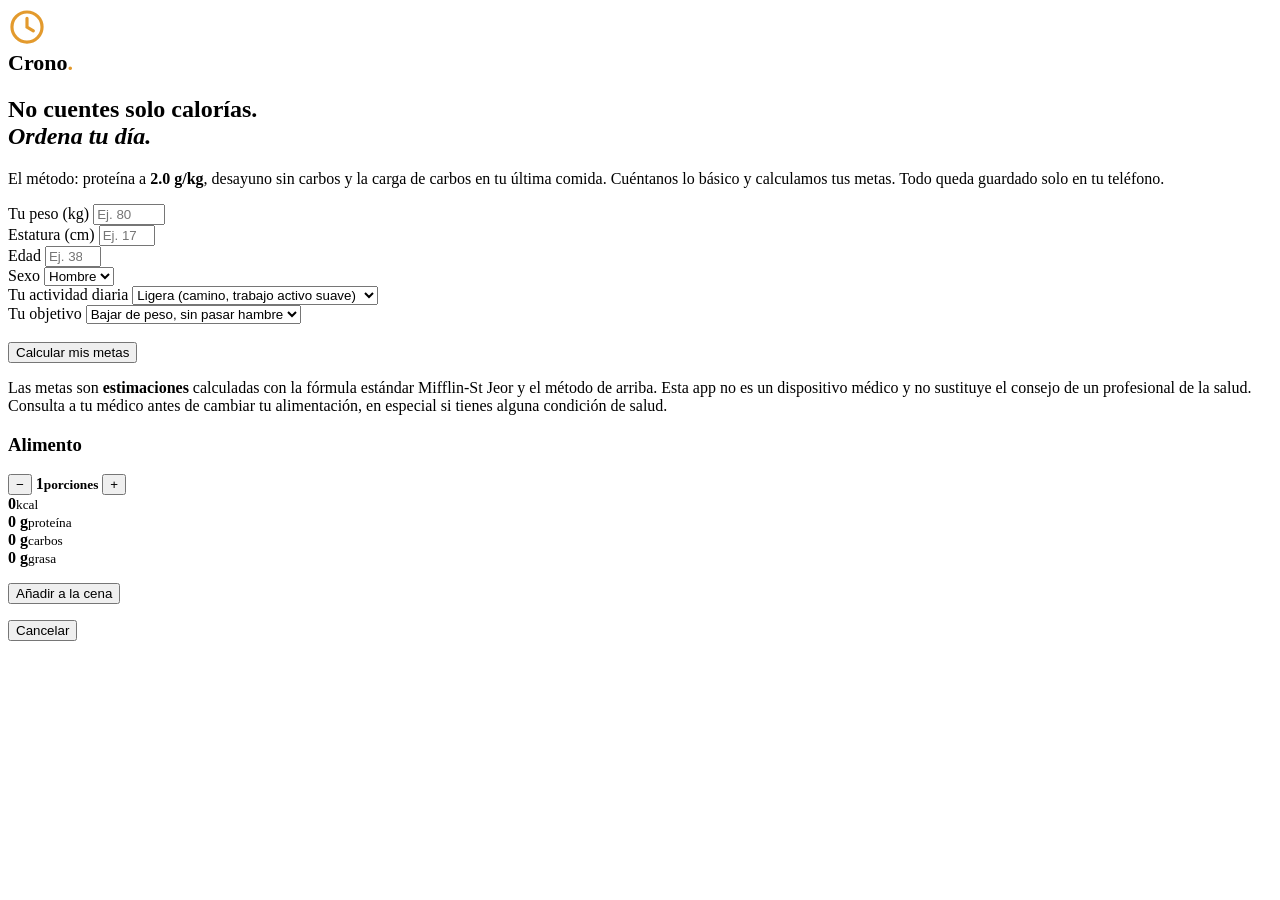
==== index.html @ bdab4f64 "Add files via upload" ====
<!DOCTYPE html>
<html lang="es">
<head>
<meta charset="utf-8">
<meta name="viewport" content="width=device-width, initial-scale=1, viewport-fit=cover">
<title>Crono — Tu día, en orden</title>
<meta name="description" content="Tracker de crono-nutrición en español: proteína a 2.0 g/kg, carbos que suben hacia la cena y la comida caribeña y mexicana que sí comes. Valores estimados.">
<meta name="theme-color" content="#0c100d">
<link rel="manifest" href="manifest.webmanifest">
<link rel="icon" type="image/png" sizes="192x192" href="icons/icon-192.png">
<link rel="apple-touch-icon" href="icons/icon-192.png">
<link rel="stylesheet" href="css/app.css">
</head>
<body>

<!-- ============ ONBOARDING ============ -->
<section id="onboarding" aria-label="Configura tu método">
  <div class="dentro">
    <div class="brand">
      <svg width="38" height="38" viewBox="0 0 48 48" aria-hidden="true"><circle cx="24" cy="24" r="19" fill="none" stroke="#e39a2d" stroke-width="4"/><path d="M24 13v11l8 5" fill="none" stroke="#e39a2d" stroke-width="4" stroke-linecap="round"/></svg>
      <div>
        <div class="name" style="font-size:22px;font-weight:800">Crono<em style="color:#e39a2d;font-style:normal">.</em></div>
      </div>
    </div>
    <h1>No cuentes solo calorías.<br><em>Ordena tu día.</em></h1>
    <p class="sub">El método: proteína a <b>2.0 g/kg</b>, desayuno sin carbos y la carga de carbos en tu última comida. Cuéntanos lo básico y calculamos tus metas. Todo queda guardado solo en tu teléfono.</p>

    <form id="form-perfil">
      <div class="dos-col">
        <div class="campo">
          <label for="f-peso">Tu peso (kg)</label>
          <input id="f-peso" type="number" inputmode="decimal" min="35" max="300" step="0.1" required placeholder="Ej. 80">
        </div>
        <div class="campo">
          <label for="f-estatura">Estatura (cm)</label>
          <input id="f-estatura" type="number" inputmode="numeric" min="120" max="230" required placeholder="Ej. 172">
        </div>
      </div>
      <div class="dos-col">
        <div class="campo">
          <label for="f-edad">Edad</label>
          <input id="f-edad" type="number" inputmode="numeric" min="16" max="100" required placeholder="Ej. 38">
        </div>
        <div class="campo">
          <label for="f-sexo">Sexo</label>
          <select id="f-sexo">
            <option value="hombre">Hombre</option>
            <option value="mujer">Mujer</option>
          </select>
        </div>
      </div>
      <div class="campo">
        <label for="f-actividad">Tu actividad diaria</label>
        <select id="f-actividad">
          <option value="sedentario">Sedentaria (oficina, poco movimiento)</option>
          <option value="ligero" selected>Ligera (camino, trabajo activo suave)</option>
          <option value="moderado">Moderada (entreno 3–5 días/semana)</option>
          <option value="alto">Alta (trabajo físico o entreno diario)</option>
        </select>
      </div>
      <div class="campo">
        <label for="f-objetivo">Tu objetivo</label>
        <select id="f-objetivo">
          <option value="perder" selected>Bajar de peso, sin pasar hambre</option>
          <option value="mantener">Mantener mi peso</option>
          <option value="ganar">Ganar masa y fuerza</option>
        </select>
      </div>
      <div id="metas-preview"></div>
      <p style="margin-top:18px"><button class="btn" type="submit">Calcular mis metas</button></p>
      <p class="disclaimer">Las metas son <b>estimaciones</b> calculadas con la fórmula estándar Mifflin-St Jeor y el método de arriba. Esta app no es un dispositivo médico y no sustituye el consejo de un profesional de la salud. Consulta a tu médico antes de cambiar tu alimentación, en especial si tienes alguna condición de salud.</p>
    </form>
  </div>
</section>

<!-- ============ APP ============ -->
<div id="app" hidden>
  <header class="top">
    <div class="brand">
      <svg width="32" height="32" viewBox="0 0 48 48" aria-hidden="true"><circle cx="24" cy="24" r="19" fill="none" stroke="#e39a2d" stroke-width="4"/><path d="M24 13v11l8 5" fill="none" stroke="#e39a2d" stroke-width="4" stroke-linecap="round"/></svg>
      <div>
        <div class="name">Crono<em>.</em></div>
        <div class="tag" id="fecha-hoy">Hoy</div>
      </div>
    </div>
    <div class="racha" title="Días seguidos registrando">
      <svg width="16" height="16" viewBox="0 0 24 24" fill="currentColor" aria-hidden="true"><path d="M12 2c1 4-4 6-4 11a4.5 4.5 0 0 0 9 0c0-2-1-3.5-2-5-.3 1-1 2-2 2.5C13.5 9 13 5 12 2zM12 22a7 7 0 0 1-7-7c0-5 5-7 6-12 3 3 8 6.5 8 12a7 7 0 0 1-7 7z" opacity=".9"/></svg>
      <b id="racha-num">0</b><span>días</span>
    </div>
  </header>

  <main>
    <!-- ===== HOY ===== -->
    <section class="view activa" id="vista-hoy">
      <div class="card">
        <h3>Proteína del día</h3>
        <div class="anillo-wrap">
          <div class="anillo">
            <svg width="118" height="118" viewBox="0 0 118 118">
              <circle cx="59" cy="59" r="50" fill="none" stroke="#1e2820" stroke-width="11"/>
              <circle id="anillo-prog" cx="59" cy="59" r="50" fill="none" stroke="#7fb069" stroke-width="11" stroke-linecap="round" stroke-dasharray="314" stroke-dashoffset="314"/>
            </svg>
            <div class="centro"><b id="anillo-pct">0%</b><small>de tu meta</small></div>
          </div>
          <div class="anillo-datos">
            <p class="grande"><b id="prot-gramos">0 g</b> de <span id="prot-meta">0 g</span></p>
            <p class="mini">Método: 2.0 g por kg de tu peso, con piso de 30 g en cada comida.</p>
            <p class="mini" id="prot-resta"></p>
          </div>
        </div>
      </div>

      <div class="card">
        <h3>Energía y macros</h3>
        <div class="fila-meta" style="margin-top:0"><span><b id="kcal-num">0</b> kcal</span><span class="obj">meta <span id="kcal-meta">0</span></span></div>
        <div class="barra"><i id="barra-kcal" style="width:0%"></i></div>
        <div class="fila-meta"><span>Carbohidratos <b id="carb-num">0 g</b></span><span class="obj">tope <span id="carb-meta">0 g</span></span></div>
        <div class="barra"><i id="barra-carb" style="width:0%"></i></div>
        <div class="fila-meta"><span>Grasa <b id="grasa-num">0 g</b></span><span class="obj">meta <span id="grasa-meta">0 g</span></span></div>
        <div class="barra grasa"><i id="barra-grasa" style="width:0%"></i></div>
      </div>

      <div class="card">
        <h3>La línea de crono — tus carbos por momento</h3>
        <div id="linea-crono"></div>
        <div class="aviso-metodo"><b>El método:</b> los carbos suben durante el día. Desayuno sin carbos; la carga principal va en tu <b>última comida</b>, cuando tu cuerpo la aprovecha para recuperarse de noche.</div>
      </div>

      <div class="card">
        <h3>Lo que has registrado hoy</h3>
        <div id="registros-hoy"></div>
        <p style="margin-top:14px"><button class="btn" data-ir="anadir">Añadir una comida</button></p>
      </div>
      <p class="disclaimer">Valores nutricionales <b>estimados</b> por porción típica. Esta app organiza tus comidas; no es un dispositivo médico ni diagnostica ni trata ninguna condición. Consulta a tu médico.</p>
    </section>

    <!-- ===== AÑADIR ===== -->
    <section class="view" id="vista-anadir">
      <h2 class="vista">Añadir comida</h2>
      <p class="sub">Elige el momento, busca tu plato — el Caribe y México que sí comes — y ajusta la porción.</p>
      <div class="segmentos" id="seg-momento" role="tablist" aria-label="Momento del día">
        <button data-momento="desayuno">Desayuno</button>
        <button data-momento="almuerzo">Almuerzo</button>
        <button data-momento="cena">Cena</button>
        <button data-momento="snack">Snack</button>
      </div>

      <h2 class="vista" style="font-size:14.5px;margin-top:18px">Registro rápido — básicos</h2>
      <div class="chips" id="chips-basicos"></div>

      <div class="buscador">
        <svg width="18" height="18" viewBox="0 0 24 24" fill="none" stroke="currentColor" stroke-width="2.4" aria-hidden="true"><circle cx="11" cy="11" r="7"/><path d="M20 20l-3.8-3.8"/></svg>
        <input id="buscar" type="search" placeholder="Busca: mofongo, pozole, tacos…" autocomplete="off">
      </div>
      <div id="resultados"></div>

      <details class="manual">
        <summary>¿No está tu comida? Añádela a mano</summary>
        <form id="form-manual">
          <div class="campo"><label for="m-nombre">Nombre</label><input id="m-nombre" required placeholder="Ej. Arroz de la abuela"></div>
          <div class="campo"><label for="m-porcion">Porción</label><input id="m-porcion" placeholder="Ej. 1 taza (200 g)"></div>
          <div class="tres-col">
            <div class="campo"><label for="m-kcal">kcal</label><input id="m-kcal" type="number" min="0" required></div>
            <div class="campo"><label for="m-p">Proteína g</label><input id="m-p" type="number" min="0" step="0.1" required></div>
            <div class="campo"><label for="m-c">Carbos g</label><input id="m-c" type="number" min="0" step="0.1" required></div>
          </div>
          <div class="campo" style="max-width:31%"><label for="m-g">Grasa g</label><input id="m-g" type="number" min="0" step="0.1" required></div>
          <p style="margin-top:14px"><button class="btn secundario" type="submit">Guardar y registrar</button></p>
          <p class="disclaimer">Queda guardada solo en tu teléfono, marcada como «Mía», y la puedes reusar cuando quieras.</p>
        </form>
      </details>
    </section>

    <!-- ===== MÉTODO ===== -->
    <section class="view" id="vista-metodo">
      <h2 class="vista">El método</h2>
      <p class="sub">No es otro contador de calorías. Es un orden para tu día, pensado para la comida que de verdad comes.</p>

      <div class="metodo-num"><div class="n">1</div><p><b>Proteína manda: 2.0 g/kg</b>Tu meta diaria es 2.0 gramos por kilo de tu peso, y ninguna comida principal baja de 30 g. La proteína sostiene tu músculo mientras el déficit hace su trabajo.</p></div>
      <div class="metodo-num"><div class="n">2</div><p><b>Desayuno sin carbos</b>Empiezas el día con proteína y grasa: huevos, queso, jamón, yogur griego. Los carbos no entran todavía.</p></div>
      <div class="metodo-num"><div class="n">3</div><p><b>Los carbos suben hacia la cena</b>Con tope de 2.0 g/kg al día: poco o nada en la mañana, una parte al mediodía (~40%) y la carga principal en tu última comida (~60%).</p></div>
      <div class="metodo-num"><div class="n">4</div><p><b>Déficit suave, sin castigo</b>Si tu objetivo es bajar: 250–350 kcal bajo tu mantenimiento estimado. Nada de dietas de hambre que se abandonan a la semana.</p></div>

      <div class="card">
        <h3>Tus metas de hoy</h3>
        <div id="metas-resumen"></div>
        <p style="margin-top:14px"><button class="btn secundario" id="btn-editar-perfil">Editar mi perfil</button></p>
      </div>

      <div class="card">
        <h3>Tus datos</h3>
        <p class="sub">Todo vive en este teléfono: sin cuentas, sin servidores, sin contraseñas. Si borras los datos, se acabó: no hay copia en ningún lugar.</p>
        <p style="margin-top:12px"><button class="btn peligro" id="btn-borrar">Borrar todos mis datos</button></p>
      </div>
      <p class="disclaimer">Esta app es una herramienta de organización de comidas con valores estimados. <b>No es un dispositivo médico</b>, no diagnostica, trata, cura ni previene ninguna condición. La información no sustituye el consejo de un médico o dietista licenciado. Consulta a tu médico antes de hacer cambios importantes en tu alimentación. <a href="privacidad.html">Privacidad y avisos</a>.</p>
    </section>

    <!-- ===== PRO ===== -->
    <section class="view" id="vista-pro">
      <h2 class="vista">Crono Pro</h2>
      <span class="pro-badge">Próximamente</span>
      <p class="precio">$39.99<small> /año</small></p>
      <p class="sub">El registro manual es gratis para siempre. Pro añade la velocidad:</p>
      <ul class="pro-lista">
        <li><svg width="16" height="16" viewBox="0 0 24 24" fill="none" stroke="currentColor" stroke-width="3"><path d="M4 12.5l5 5L20 6.5"/></svg><span><b>Foto y listo</b> — registra tu plato con una foto, con confirmación antes de guardar. (En construcción.)</span></li>
        <li><svg width="16" height="16" viewBox="0 0 24 24" fill="none" stroke="currentColor" stroke-width="3"><path d="M4 12.5l5 5L20 6.5"/></svg><span><b>Línea de crono avanzada</b> — ventanas de comida, rachas y reportes por semana.</span></li>
        <li><svg width="16" height="16" viewBox="0 0 24 24" fill="none" stroke="currentColor" stroke-width="3"><path d="M4 12.5l5 5L20 6.5"/></svg><span><b>La base completa</b> — de 140 a 300–500 platos caribeños y mexicanos verificados.</span></li>
      </ul>
      <div class="card">
        <h3>Únete a la lista de apertura</h3>
        <p class="sub">Todavía no cobramos nada. Déjanos tu correo y serás de los primeros en entrar cuando Pro abra, con precio de fundador.</p>
        <form id="form-lista">
          <div class="campo"><label for="pro-email">Tu correo</label><input id="pro-email" type="email" required placeholder="tucorreo@ejemplo.com"></div>
          <p style="margin-top:14px"><button class="btn" type="submit">Quiero entrar</button></p>
        </form>
        <div class="msg-ok" id="lista-ok">Listo: quedaste en la lista de apertura de Crono Pro. Te escribimos cuando abra — sin spam, solo el aviso.</div>
      </div>
      <p class="disclaimer">Al enviar tu correo aceptas recibir el aviso de apertura. No compartimos tu correo con terceros. Puedes pedir baja en cualquier momento respondiendo al aviso.</p>
    </section>
  </main>

  <nav class="bottom" aria-label="Navegación principal">
    <button data-ir="hoy" class="activo"><svg width="21" height="21" viewBox="0 0 24 24" fill="none" stroke="currentColor" stroke-width="2"><circle cx="12" cy="12" r="9"/><path d="M12 7v5l3.5 2.5" stroke-linecap="round"/></svg>Hoy</button>
    <button data-ir="anadir"><svg width="21" height="21" viewBox="0 0 24 24" fill="none" stroke="currentColor" stroke-width="2.2" stroke-linecap="round"><path d="M12 5v14M5 12h14"/></svg>Añadir</button>
    <button data-ir="metodo"><svg width="21" height="21" viewBox="0 0 24 24" fill="none" stroke="currentColor" stroke-width="2"><path d="M5 4h13a1 1 0 0 1 1 1v14a1 1 0 0 1-1 1H5z"/><path d="M5 4v16" /><path d="M9 9h6M9 13h6" stroke-linecap="round"/></svg>Método</button>
    <button data-ir="pro"><svg width="21" height="21" viewBox="0 0 24 24" fill="none" stroke="currentColor" stroke-width="2"><path d="M3 8l4 4 5-6 5 6 4-4-1.5 10h-15z" stroke-linejoin="round"/></svg>Pro</button>
  </nav>
</div>

<!-- ============ HOJA DE DETALLE ============ -->
<div class="hoja-fondo" id="hoja-fondo">
  <div class="hoja" role="dialog" aria-modal="true" aria-labelledby="hoja-nombre">
    <h3 id="hoja-nombre">Alimento</h3>
    <p class="porcion" id="hoja-porcion"></p>
    <div class="stepper">
      <button id="step-menos" aria-label="Menos porción">−</button>
      <b><span id="step-valor">1</span><small>porciones</small></b>
      <button id="step-mas" aria-label="Más porción">+</button>
    </div>
    <div class="macros-hoja">
      <div><b id="hoja-kcal">0</b><small>kcal</small></div>
      <div><b id="hoja-p">0 g</b><small>proteína</small></div>
      <div><b id="hoja-c">0 g</b><small>carbos</small></div>
      <div><b id="hoja-g">0 g</b><small>grasa</small></div>
    </div>
    <p><button class="btn" id="hoja-anadir">Añadir a <span id="hoja-momento">la cena</span></button></p>
    <p style="margin-top:10px"><button class="btn fantasma" id="hoja-cerrar">Cancelar</button></p>
  </div>
</div>

<script src="js/metodo.js"></script>
<script src="js/app.js"></script>
</body>
</html>
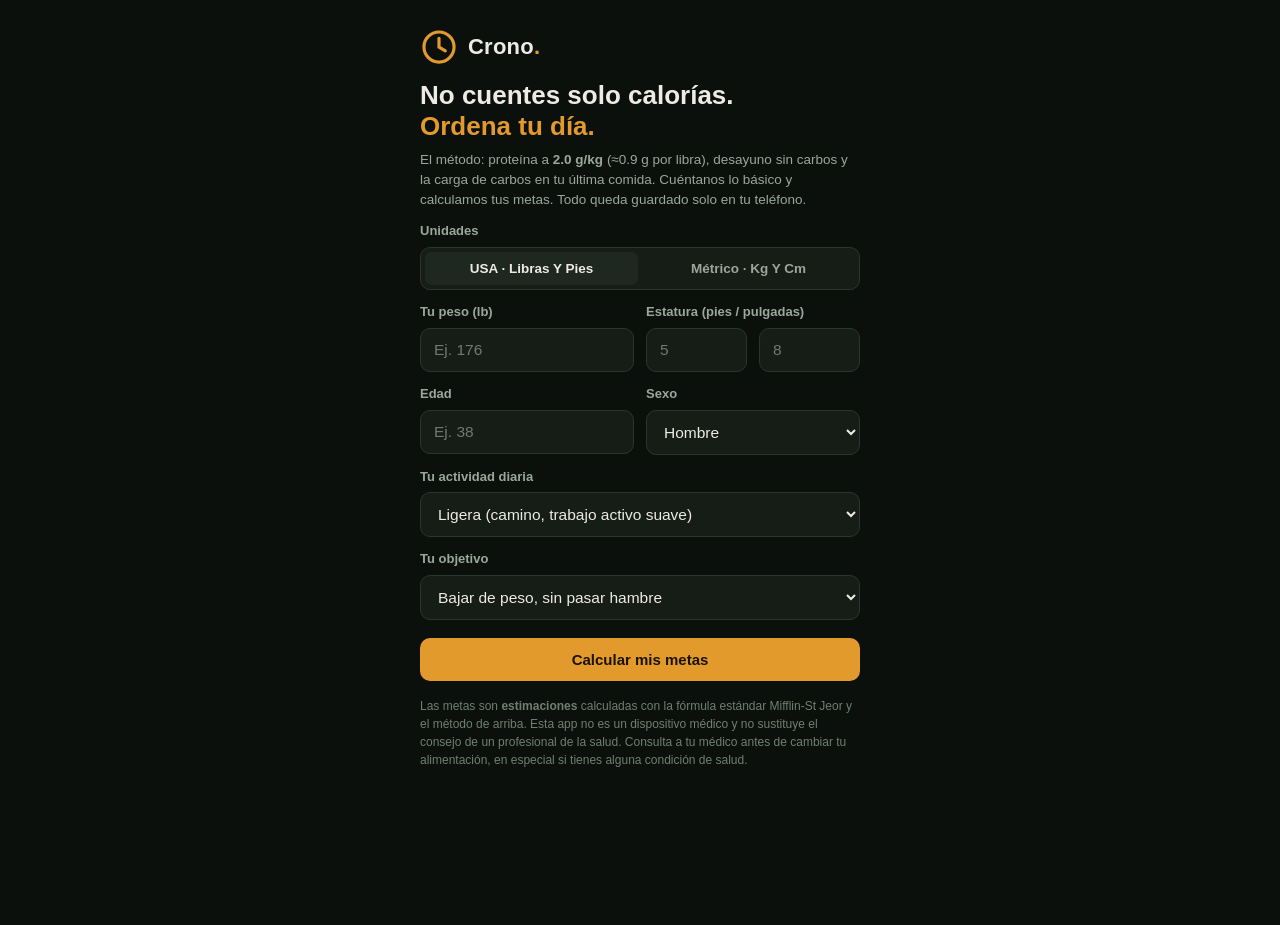
==== commit bd987350: "Update index.html: US/metric units selector" ====
--- a/index.html
+++ b/index.html
@@ -23,17 +23,31 @@
       </div>
     </div>
     <h1>No cuentes solo calorías.<br><em>Ordena tu día.</em></h1>
-    <p class="sub">El método: proteína a <b>2.0 g/kg</b>, desayuno sin carbos y la carga de carbos en tu última comida. Cuéntanos lo básico y calculamos tus metas. Todo queda guardado solo en tu teléfono.</p>
+    <p class="sub">El método: proteína a <b>2.0 g/kg</b> (≈0.9 g por libra), desayuno sin carbos y la carga de carbos en tu última comida. Cuéntanos lo básico y calculamos tus metas. Todo queda guardado solo en tu teléfono.</p>
 
     <form id="form-perfil">
+      <div class="campo">
+        <label>Unidades</label>
+        <div class="segmentos" id="seg-unidades" style="margin-top:6px">
+          <button type="button" data-unidades="usa" class="activo">USA · libras y pies</button>
+          <button type="button" data-unidades="metrico">Métrico · kg y cm</button>
+        </div>
+      </div>
       <div class="dos-col">
         <div class="campo">
-          <label for="f-peso">Tu peso (kg)</label>
-          <input id="f-peso" type="number" inputmode="decimal" min="35" max="300" step="0.1" required placeholder="Ej. 80">
-        </div>
-        <div class="campo">
+          <label for="f-peso" id="lbl-peso">Tu peso (lb)</label>
+          <input id="f-peso" type="number" inputmode="decimal" min="77" max="660" step="0.1" required placeholder="Ej. 176">
+        </div>
+        <div class="campo" id="campo-est-usa">
+          <label>Estatura (pies / pulgadas)</label>
+          <div class="dos-col">
+            <input id="f-pies" type="number" inputmode="numeric" min="3" max="7" placeholder="5" aria-label="Pies">
+            <input id="f-pulgadas" type="number" inputmode="decimal" min="0" max="11.9" step="0.1" placeholder="8" aria-label="Pulgadas">
+          </div>
+        </div>
+        <div class="campo" id="campo-est-cm" style="display:none">
           <label for="f-estatura">Estatura (cm)</label>
-          <input id="f-estatura" type="number" inputmode="numeric" min="120" max="230" required placeholder="Ej. 172">
+          <input id="f-estatura" type="number" inputmode="numeric" min="120" max="230" placeholder="Ej. 172">
         </div>
       </div>
       <div class="dos-col">
@@ -176,9 +190,9 @@
       <h2 class="vista">El método</h2>
       <p class="sub">No es otro contador de calorías. Es un orden para tu día, pensado para la comida que de verdad comes.</p>
 
-      <div class="metodo-num"><div class="n">1</div><p><b>Proteína manda: 2.0 g/kg</b>Tu meta diaria es 2.0 gramos por kilo de tu peso, y ninguna comida principal baja de 30 g. La proteína sostiene tu músculo mientras el déficit hace su trabajo.</p></div>
+      <div class="metodo-num"><div class="n">1</div><p><b>Proteína manda: 2.0 g/kg</b>Tu meta diaria es 2.0 gramos por kilo de tu peso (≈0.9 g por libra), y ninguna comida principal baja de 30 g. La proteína sostiene tu músculo mientras el déficit hace su trabajo.</p></div>
       <div class="metodo-num"><div class="n">2</div><p><b>Desayuno sin carbos</b>Empiezas el día con proteína y grasa: huevos, queso, jamón, yogur griego. Los carbos no entran todavía.</p></div>
-      <div class="metodo-num"><div class="n">3</div><p><b>Los carbos suben hacia la cena</b>Con tope de 2.0 g/kg al día: poco o nada en la mañana, una parte al mediodía (~40%) y la carga principal en tu última comida (~60%).</p></div>
+      <div class="metodo-num"><div class="n">3</div><p><b>Los carbos suben hacia la cena</b>Con tope de 2.0 g/kg al día (≈0.9 g por libra): poco o nada en la mañana, una parte al mediodía (~40%) y la carga principal en tu última comida (~60%).</p></div>
       <div class="metodo-num"><div class="n">4</div><p><b>Déficit suave, sin castigo</b>Si tu objetivo es bajar: 250–350 kcal bajo tu mantenimiento estimado. Nada de dietas de hambre que se abandonan a la semana.</p></div>
 
       <div class="card">
--- a/css/app.css
+++ b/css/app.css
@@ -0,0 +1,271 @@
+/* ============================================================
+   Crono — Tracker de crono-nutrición · Tokens de diseño
+   Tema oscuro sobrio, un solo estilo de tarjeta, acento ámbar
+   (familia de marca de la spec) y verde para proteína.
+   ============================================================ */
+:root {
+  --bg: #0c100d;
+  --bg-grad: #10160f;
+  --surface: #161d17;
+  --surface-2: #1e2820;
+  --line: #2a362b;
+  --text: #edebe4;
+  --muted: #9aa79b;
+  --faint: #6f7f70;
+  --accent: #e39a2d;
+  --accent-ink: #1a1206;
+  --protein: #7fb069;
+  --fat: #5b8e7d;
+  --danger: #d98c8c;
+  --radius: 14px;
+  --radius-s: 10px;
+  --nav-h: 64px;
+  --font: -apple-system, BlinkMacSystemFont, "Segoe UI", Roboto, "Helvetica Neue", Arial, sans-serif;
+}
+
+* { box-sizing: border-box; margin: 0; padding: 0; }
+html { -webkit-text-size-adjust: 100%; }
+body {
+  font-family: var(--font);
+  background: var(--bg);
+  color: var(--text);
+  line-height: 1.45;
+  min-height: 100dvh;
+}
+#app { max-width: 480px; margin: 0 auto; min-height: 100dvh; display: flex; flex-direction: column; position: relative; }
+
+/* ---------- Cabecera ---------- */
+header.top {
+  padding: 18px 20px 10px;
+  display: flex; align-items: flex-start; justify-content: space-between; gap: 12px;
+}
+.brand { display: flex; align-items: center; gap: 10px; }
+.brand svg { flex: none; }
+.brand .name { font-size: 20px; font-weight: 800; letter-spacing: .01em; }
+.brand .name em { font-style: normal; color: var(--accent); }
+.brand .tag { font-size: 12px; color: var(--muted); margin-top: 1px; }
+.racha {
+  display: flex; align-items: center; gap: 6px;
+  background: var(--surface); border: 1px solid var(--line);
+  border-radius: 999px; padding: 6px 12px; font-weight: 700; font-size: 14px;
+}
+.racha svg { color: var(--accent); }
+.racha span { color: var(--muted); font-weight: 500; font-size: 12px; }
+
+/* ---------- Vistas ---------- */
+main { flex: 1; padding: 6px 20px calc(var(--nav-h) + 28px); width: 100%; }
+.view { display: none; }
+.view.activa { display: block; animation: entra .18s ease-out; }
+@keyframes entra { from { opacity: 0; transform: translateY(4px); } to { opacity: 1; transform: none; } }
+
+h2.vista { font-size: 17px; font-weight: 700; margin: 14px 0 4px; }
+.sub { color: var(--muted); font-size: 13.5px; }
+
+/* ---------- Tarjetas (un solo estilo) ---------- */
+.card {
+  background: var(--surface);
+  border: 1px solid var(--line);
+  border-radius: var(--radius);
+  padding: 16px;
+  margin-top: 14px;
+}
+.card h3 { font-size: 13px; text-transform: uppercase; letter-spacing: .07em; color: var(--muted); font-weight: 700; margin-bottom: 10px; }
+
+/* ---------- Anillo de proteína ---------- */
+.anillo-wrap { display: flex; align-items: center; gap: 18px; }
+.anillo { position: relative; width: 118px; height: 118px; flex: none; }
+.anillo svg { transform: rotate(-90deg); }
+.anillo .centro {
+  position: absolute; inset: 0; display: flex; flex-direction: column;
+  align-items: center; justify-content: center; text-align: center;
+}
+.anillo .centro b { font-size: 24px; line-height: 1; }
+.anillo .centro small { color: var(--muted); font-size: 11px; margin-top: 3px; }
+.anillo-datos p { font-size: 14px; margin-bottom: 6px; }
+.anillo-datos .grande { font-size: 15px; }
+.anillo-datos .grande b { color: var(--protein); }
+.mini { font-size: 12.5px; color: var(--muted); }
+
+/* ---------- Barras ---------- */
+.barra { height: 8px; background: var(--surface-2); border-radius: 99px; overflow: hidden; margin: 6px 0 2px; }
+.barra i { display: block; height: 100%; border-radius: 99px; background: var(--accent); transition: width .3s ease; }
+.barra.proteina i { background: var(--protein); }
+.barra.grasa i { background: var(--fat); }
+.fila-meta { display: flex; justify-content: space-between; font-size: 13px; margin-top: 10px; }
+.fila-meta b { font-weight: 700; }
+.fila-meta .obj { color: var(--muted); }
+
+/* ---------- Línea de crono ---------- */
+.momento-bloque { padding: 12px 0; border-top: 1px solid var(--line); }
+.momento-bloque:first-of-type { border-top: none; padding-top: 2px; }
+.momento-bloque .cab { display: flex; justify-content: space-between; align-items: baseline; }
+.momento-bloque .cab b { font-size: 15px; }
+.momento-bloque .cab .g { font-size: 13px; color: var(--muted); }
+.momento-bloque .cab .g b { color: var(--text); font-size: 13px; }
+.piso-ok { color: var(--protein); font-size: 12px; font-weight: 600; }
+.piso-no { color: var(--faint); font-size: 12px; }
+.aviso-metodo {
+  margin-top: 14px; border: 1px solid var(--accent); border-radius: var(--radius);
+  padding: 12px 14px; font-size: 13.5px; background: rgba(227, 154, 45, .08);
+}
+.aviso-metodo b { color: var(--accent); }
+
+/* ---------- Registros ---------- */
+.registro {
+  display: flex; align-items: center; gap: 10px;
+  padding: 10px 0; border-top: 1px solid var(--line);
+}
+.registro:first-of-type { border-top: none; }
+.registro .info { flex: 1; min-width: 0; }
+.registro .info b { display: block; font-size: 14.5px; font-weight: 600; white-space: nowrap; overflow: hidden; text-overflow: ellipsis; }
+.registro .info small { color: var(--muted); font-size: 12px; }
+.registro .kcal { text-align: right; font-size: 13px; }
+.registro .kcal b { display: block; font-size: 14.5px; }
+.registro .kcal small { color: var(--muted); font-size: 11.5px; }
+button.borrar {
+  background: none; border: none; color: var(--faint); cursor: pointer; padding: 6px;
+  display: flex; border-radius: 8px;
+}
+button.borrar:hover { color: var(--danger); background: var(--surface-2); }
+.vacio { color: var(--muted); font-size: 13.5px; padding: 10px 0 2px; }
+
+/* ---------- Botones ---------- */
+.btn {
+  display: inline-flex; align-items: center; justify-content: center; gap: 8px;
+  background: var(--accent); color: var(--accent-ink);
+  border: none; border-radius: var(--radius-s);
+  font: 700 15px var(--font); padding: 13px 18px; cursor: pointer; width: 100%;
+}
+.btn:active { transform: translateY(1px); }
+.btn.secundario { background: var(--surface-2); color: var(--text); border: 1px solid var(--line); }
+.btn.fantasma { background: none; color: var(--muted); border: 1px solid var(--line); }
+.btn.peligro { background: none; color: var(--danger); border: 1px solid var(--danger); }
+
+/* ---------- Navegación inferior ---------- */
+nav.bottom {
+  position: fixed; bottom: 0; left: 50%; transform: translateX(-50%);
+  width: 100%; max-width: 480px; height: var(--nav-h);
+  background: rgba(16, 21, 17, .97); border-top: 1px solid var(--line);
+  display: flex; z-index: 40;
+}
+nav.bottom button {
+  flex: 1; background: none; border: none; cursor: pointer;
+  color: var(--faint); font: 600 11.5px var(--font);
+  display: flex; flex-direction: column; align-items: center; justify-content: center; gap: 3px;
+}
+nav.bottom button.activo { color: var(--accent); }
+
+/* ---------- Añadir / buscar ---------- */
+.segmentos { display: flex; background: var(--surface); border: 1px solid var(--line); border-radius: var(--radius-s); padding: 4px; gap: 4px; margin-top: 14px; }
+.segmentos button {
+  flex: 1; border: none; background: none; color: var(--muted); cursor: pointer;
+  font: 600 13.5px var(--font); padding: 9px 2px; border-radius: 7px; text-transform: capitalize;
+}
+.segmentos button.activo { background: var(--surface-2); color: var(--text); }
+.buscador { position: relative; margin-top: 14px; }
+.buscador svg { position: absolute; left: 13px; top: 50%; transform: translateY(-50%); color: var(--faint); }
+.buscador input {
+  width: 100%; background: var(--surface); border: 1px solid var(--line); color: var(--text);
+  border-radius: var(--radius-s); padding: 13px 14px 13px 42px; font: 400 15.5px var(--font);
+}
+.buscador input:focus { outline: 2px solid var(--accent); outline-offset: 0; border-color: transparent; }
+.chips { display: flex; gap: 8px; overflow-x: auto; padding: 14px 0 2px; scrollbar-width: none; }
+.chips::-webkit-scrollbar { display: none; }
+.chip {
+  flex: none; background: var(--surface); border: 1px solid var(--line); color: var(--text);
+  border-radius: 999px; padding: 8px 13px; font: 600 13px var(--font); cursor: pointer;
+}
+.chip small { color: var(--accent); font-weight: 700; margin-left: 5px; }
+.resultado {
+  display: flex; align-items: center; gap: 10px; width: 100%; text-align: left;
+  background: var(--surface); border: 1px solid var(--line); border-radius: var(--radius);
+  padding: 13px 14px; margin-top: 10px; cursor: pointer; color: var(--text); font-family: var(--font);
+}
+.resultado .info { flex: 1; min-width: 0; }
+.resultado .info b { display: block; font-size: 15px; font-weight: 600; }
+.resultado .info small { color: var(--muted); font-size: 12.5px; display: block; }
+.resultado .der { text-align: right; flex: none; }
+.resultado .der b { font-size: 15px; }
+.resultado .der small { display: block; color: var(--muted); font-size: 11.5px; }
+.etiqueta {
+  display: inline-block; font-size: 10.5px; font-weight: 700; letter-spacing: .04em;
+  border: 1px solid var(--line); color: var(--muted); border-radius: 99px; padding: 1px 7px; margin-left: 6px; vertical-align: 2px;
+}
+.etiqueta.mio { color: var(--accent); border-color: var(--accent); }
+
+/* ---------- Hoja (sheet) de detalle ---------- */
+.hoja-fondo {
+  position: fixed; inset: 0; background: rgba(0,0,0,.6); z-index: 60;
+  display: none; align-items: flex-end; justify-content: center;
+}
+.hoja-fondo.abierta { display: flex; }
+.hoja {
+  background: var(--surface); border-top: 1px solid var(--line);
+  border-radius: 20px 20px 0 0; padding: 20px; width: 100%; max-width: 480px;
+  animation: sube .2s ease-out; max-height: 88dvh; overflow-y: auto;
+}
+@keyframes sube { from { transform: translateY(16px); opacity: .4; } to { transform: none; opacity: 1; } }
+.hoja h3 { font-size: 18px; margin-bottom: 2px; }
+.hoja .porcion { color: var(--muted); font-size: 13px; }
+.stepper { display: flex; align-items: center; justify-content: center; gap: 18px; margin: 18px 0 6px; }
+.stepper button {
+  width: 46px; height: 46px; border-radius: 50%; border: 1px solid var(--line);
+  background: var(--surface-2); color: var(--text); font-size: 22px; cursor: pointer; line-height: 1;
+}
+.stepper b { font-size: 22px; min-width: 74px; text-align: center; }
+.stepper b small { display: block; font-size: 11px; color: var(--muted); font-weight: 500; }
+.macros-hoja { display: flex; justify-content: space-around; text-align: center; margin: 14px 0 18px; }
+.macros-hoja div b { display: block; font-size: 17px; }
+.macros-hoja div small { color: var(--muted); font-size: 11.5px; }
+
+/* ---------- Formularios ---------- */
+.campo { margin-top: 13px; }
+.campo label { display: block; font-size: 13px; font-weight: 600; color: var(--muted); margin-bottom: 6px; }
+.campo input, .campo select {
+  width: 100%; background: var(--surface); border: 1px solid var(--line); color: var(--text);
+  border-radius: var(--radius-s); padding: 12px 13px; font: 400 15.5px var(--font);
+}
+.campo input:focus, .campo select:focus { outline: 2px solid var(--accent); border-color: transparent; }
+.dos-col { display: grid; grid-template-columns: 1fr 1fr; gap: 12px; }
+.tres-col { display: grid; grid-template-columns: 1fr 1fr 1fr; gap: 10px; }
+
+/* ---------- Onboarding ---------- */
+#onboarding {
+  position: fixed; inset: 0; z-index: 80; background: var(--bg);
+  overflow-y: auto; display: none;
+}
+#onboarding.abierto { display: block; }
+#onboarding .dentro { max-width: 480px; margin: 0 auto; padding: 28px 20px 40px; }
+#onboarding h1 { font-size: 26px; line-height: 1.2; margin: 14px 0 8px; }
+#onboarding h1 em { font-style: normal; color: var(--accent); }
+.resultado-metas { display: grid; grid-template-columns: 1fr 1fr 1fr; gap: 10px; margin-top: 14px; }
+.resultado-metas div { background: var(--surface); border: 1px solid var(--line); border-radius: var(--radius); padding: 13px 10px; text-align: center; }
+.resultado-metas b { display: block; font-size: 21px; }
+.resultado-metas small { color: var(--muted); font-size: 11.5px; }
+
+/* ---------- Método / Pro ---------- */
+.metodo-num { display: flex; gap: 12px; margin-top: 12px; }
+.metodo-num .n {
+  flex: none; width: 40px; height: 40px; border-radius: 12px;
+  background: var(--surface-2); border: 1px solid var(--line);
+  display: flex; align-items: center; justify-content: center;
+  font-weight: 800; color: var(--accent); font-size: 16px;
+}
+.metodo-num p { font-size: 14px; }
+.metodo-num p b { display: block; font-size: 15px; }
+.precio { font-size: 40px; font-weight: 800; margin: 6px 0 0; }
+.precio small { font-size: 15px; color: var(--muted); font-weight: 500; }
+ul.pro-lista { list-style: none; margin-top: 10px; }
+ul.pro-lista li { display: flex; gap: 9px; font-size: 14.5px; padding: 6px 0; align-items: flex-start; }
+ul.pro-lista li svg { flex: none; color: var(--protein); margin-top: 3px; }
+.pro-badge {
+  display: inline-block; background: var(--accent); color: var(--accent-ink);
+  font: 800 11px var(--font); letter-spacing: .06em; border-radius: 99px; padding: 4px 10px; text-transform: uppercase;
+}
+.disclaimer { font-size: 12px; color: var(--faint); margin-top: 16px; line-height: 1.5; }
+.disclaimer a { color: var(--muted); }
+.msg-ok { display: none; border: 1px solid var(--protein); border-radius: var(--radius); padding: 13px 14px; font-size: 14px; margin-top: 14px; background: rgba(127,176,105,.08); }
+.msg-ok.visible { display: block; }
+details.manual { margin-top: 16px; }
+details.manual summary { cursor: pointer; font-weight: 700; font-size: 15px; padding: 6px 0; }
+footer.app { padding: 18px 20px 8px; color: var(--faint); font-size: 12px; max-width: 480px; margin: 0 auto; width: 100%; }
